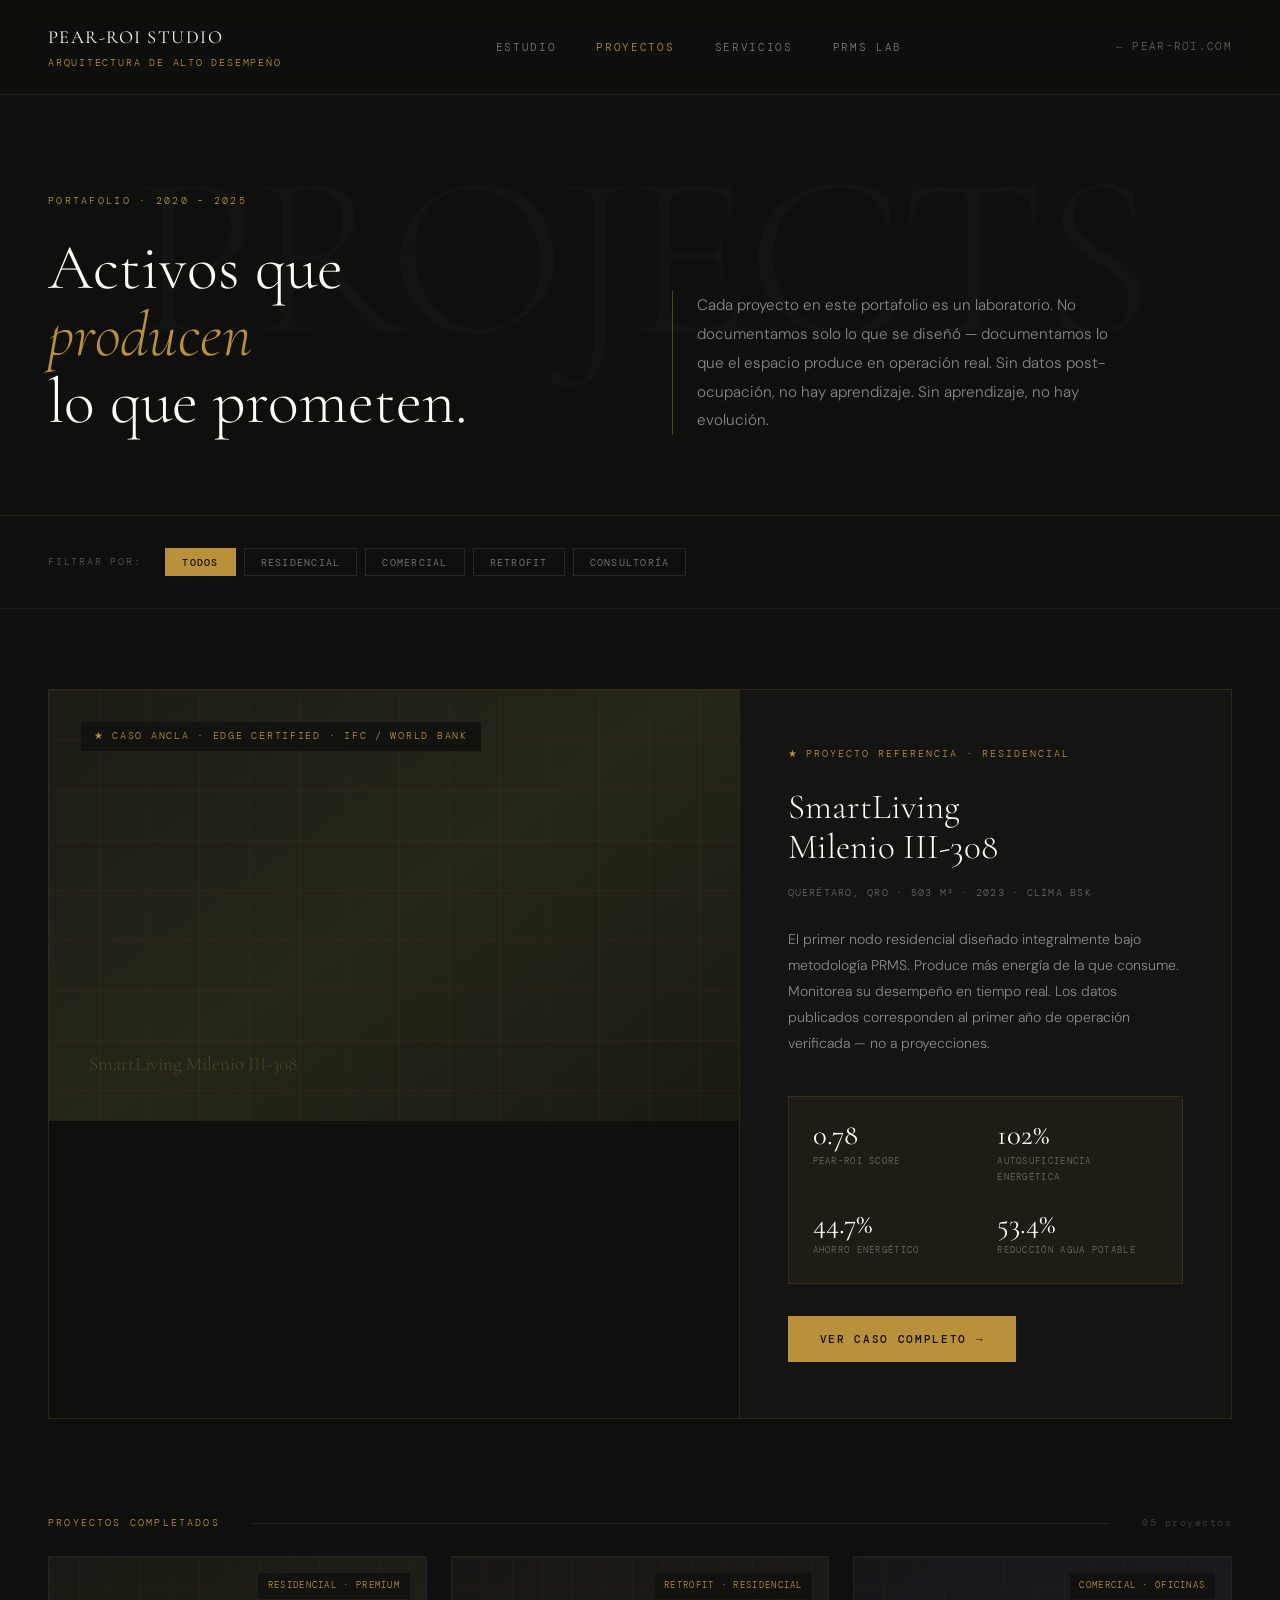
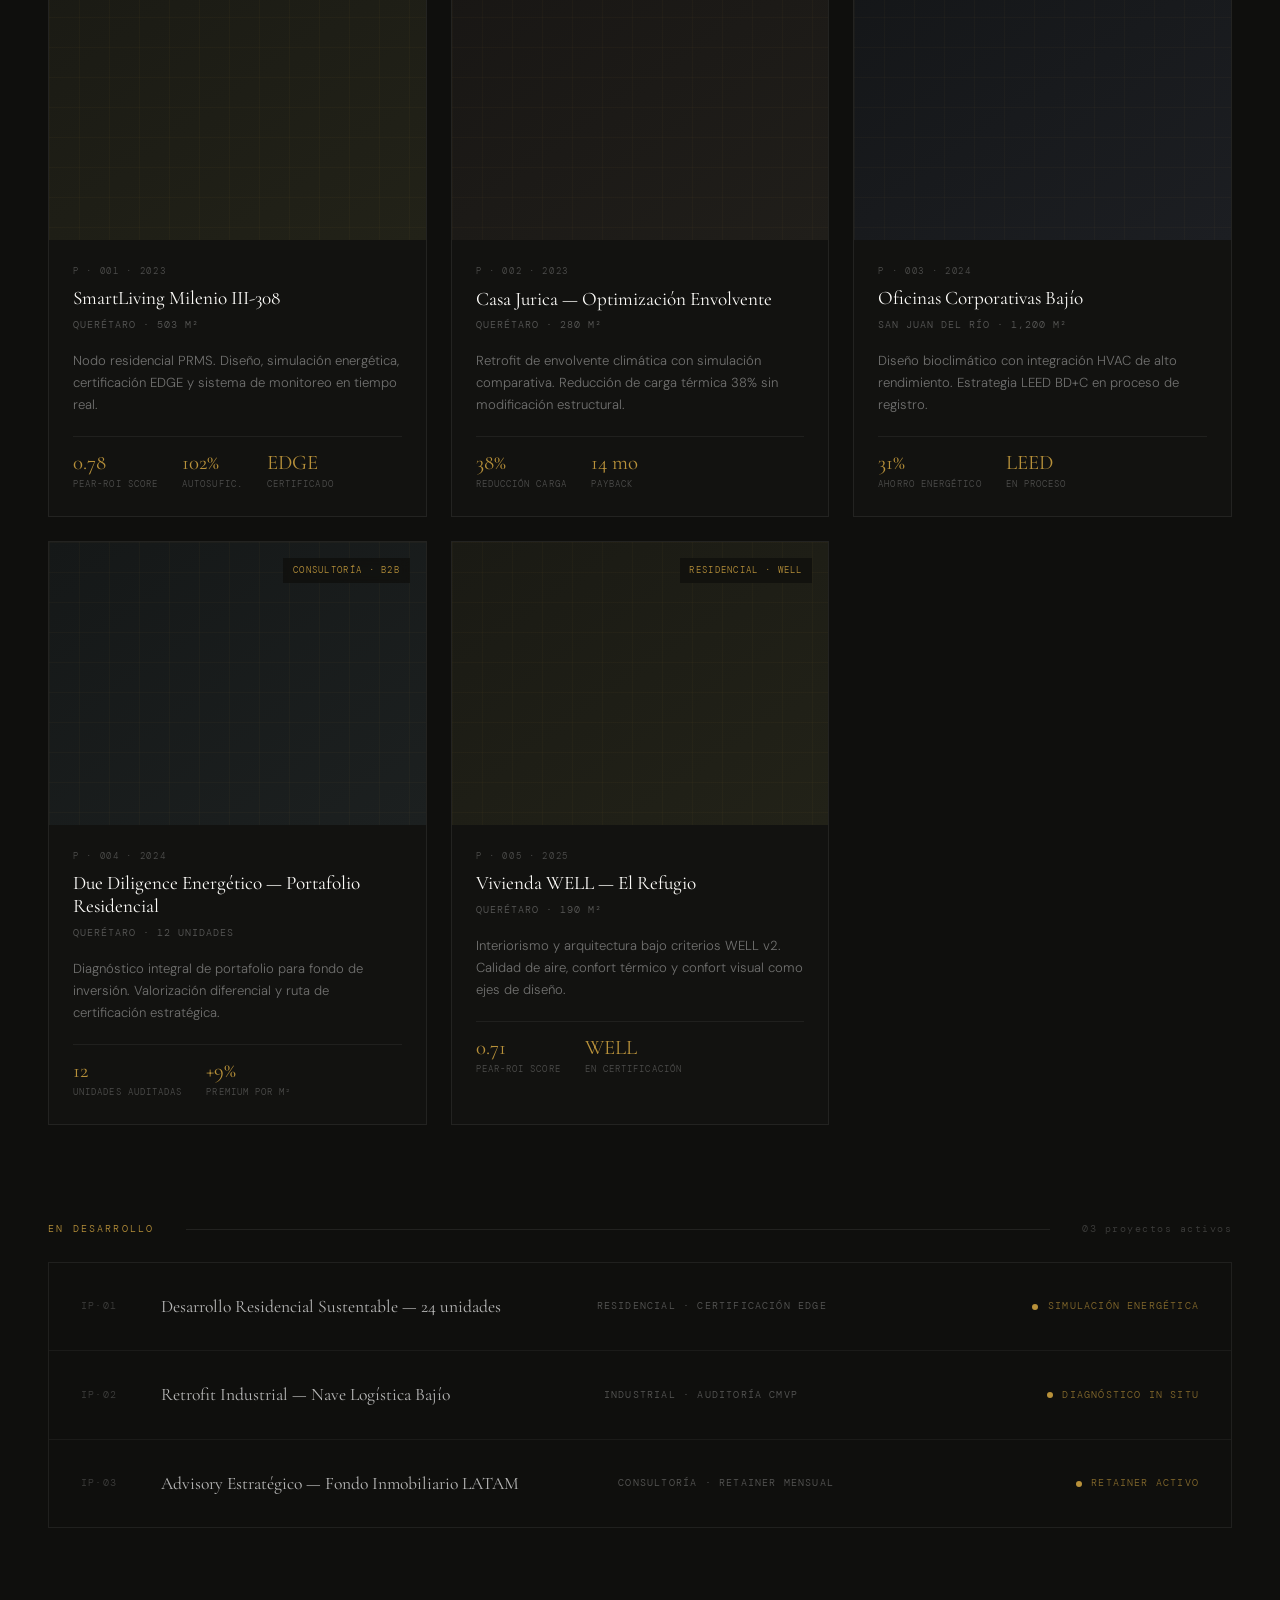
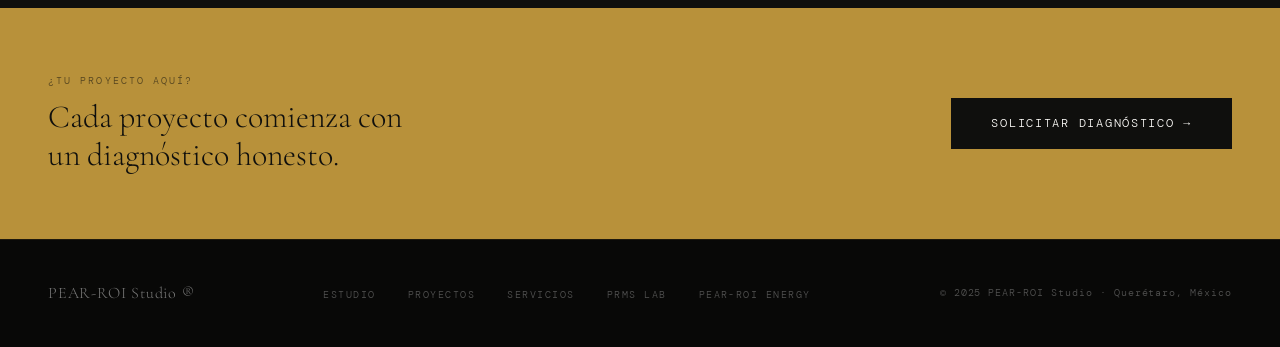
==== projects/index.html @ a75b67b2 "Add files via upload" ====
<!DOCTYPE html>
<html lang="es">
<head>
  <meta charset="UTF-8" />
  <meta name="viewport" content="width=device-width, initial-scale=1.0" />
  <title>Proyectos — PEAR-ROI Studio</title>
  <meta name="description" content="Portafolio de proyectos de arquitectura de alto desempeño. Activos diseñados para producir valor medible." />
  <link rel="preconnect" href="https://fonts.googleapis.com" />
  <link rel="preconnect" href="https://fonts.gstatic.com" crossorigin />
  <link href="https://fonts.googleapis.com/css2?family=Cormorant+Garamond:ital,wght@0,300;0,400;0,500;1,300;1,400&family=DM+Sans:wght@300;400;500&family=DM+Mono:wght@300;400&display=swap" rel="stylesheet" />
  <style>
    *, *::before, *::after { box-sizing: border-box; margin: 0; padding: 0; }

    :root {
      --ink:       #0f0f0d;
      --ink-soft:  #3a3a35;
      --ink-muted: #8a8a7e;
      --cream:     #f7f4ef;
      --cream-dark:#ede9e1;
      --gold:      #b8913a;
      --gold-pale: #e8d9b5;
      --white:     #fdfcf9;
      --rule:      rgba(15,15,13,0.12);
      --f-display: 'Cormorant Garamond', Georgia, serif;
      --f-body:    'DM Sans', sans-serif;
      --f-mono:    'DM Mono', monospace;
    }

    html { scroll-behavior: smooth; }

    body {
      background: var(--ink);
      color: var(--white);
      font-family: var(--f-body);
      font-size: 15px;
      font-weight: 300;
      line-height: 1.7;
      overflow-x: hidden;
    }

    /* ── NAV ── */
    nav {
      position: fixed; top: 0; left: 0; right: 0; z-index: 100;
      display: flex; align-items: center; justify-content: space-between;
      padding: 1.4rem 3rem;
      background: rgba(15,15,13,0.92);
      backdrop-filter: blur(12px);
      border-bottom: 1px solid rgba(184,145,58,0.15);
    }
    .nav-brand { display: flex; flex-direction: column; gap: 1px; text-decoration: none; }
    .nav-brand-main { font-family: var(--f-display); font-size: 1.15rem; font-weight: 400; letter-spacing: 0.08em; color: var(--white); text-transform: uppercase; }
    .nav-brand-sub { font-family: var(--f-mono); font-size: 0.62rem; letter-spacing: 0.18em; color: var(--gold); text-transform: uppercase; }
    .nav-links { display: flex; align-items: center; gap: 2.5rem; list-style: none; }
    .nav-links a { font-family: var(--f-mono); font-size: 0.7rem; letter-spacing: 0.15em; text-transform: uppercase; text-decoration: none; color: rgba(255,255,255,0.45); transition: color 0.2s; }
    .nav-links a:hover, .nav-links a.active { color: var(--gold); }
    .nav-back { font-family: var(--f-mono); font-size: 0.68rem; letter-spacing: 0.12em; text-transform: uppercase; text-decoration: none; color: rgba(255,255,255,0.35); border-bottom: 1px solid transparent; transition: color 0.2s, border-color 0.2s; padding-bottom: 1px; }
    .nav-back:hover { color: var(--gold); border-color: var(--gold); }

    /* ── PAGE HEADER ── */
    .page-header {
      padding: 12rem 3rem 5rem;
      background: var(--ink);
      border-bottom: 1px solid rgba(184,145,58,0.15);
      display: grid;
      grid-template-columns: 1fr 1fr;
      gap: 4rem;
      align-items: end;
      position: relative;
      overflow: hidden;
    }
    .page-header::before {
      content: 'PROJECTS';
      position: absolute;
      top: 50%; left: 50%;
      transform: translate(-50%, -50%);
      font-family: var(--f-display);
      font-size: clamp(8rem, 18vw, 20rem);
      font-weight: 300;
      color: rgba(255,255,255,0.02);
      white-space: nowrap;
      pointer-events: none;
      letter-spacing: -0.02em;
    }

    .header-left { position: relative; }
    .header-eyebrow { font-family: var(--f-mono); font-size: 0.65rem; letter-spacing: 0.22em; text-transform: uppercase; color: var(--gold); margin-bottom: 1.5rem; }
    .header-title { font-family: var(--f-display); font-size: clamp(3rem, 5vw, 5.5rem); font-weight: 300; line-height: 1.05; color: var(--white); }
    .header-title em { font-style: italic; color: var(--gold); }

    .header-right { position: relative; }
    .header-desc { font-size: 0.95rem; color: rgba(255,255,255,0.5); line-height: 1.9; max-width: 44ch; border-left: 1px solid rgba(184,145,58,0.4); padding-left: 1.5rem; }

    /* ── FILTER BAR ── */
    .filter-bar {
      background: var(--ink);
      padding: 2rem 3rem;
      display: flex;
      align-items: center;
      gap: 0.5rem;
      border-bottom: 1px solid rgba(255,255,255,0.06);
      position: sticky;
      top: 5rem;
      z-index: 50;
    }
    .filter-label { font-family: var(--f-mono); font-size: 0.62rem; letter-spacing: 0.18em; text-transform: uppercase; color: rgba(255,255,255,0.3); margin-right: 1rem; }
    .filter-btn {
      font-family: var(--f-mono);
      font-size: 0.65rem;
      letter-spacing: 0.12em;
      text-transform: uppercase;
      padding: 0.4rem 1rem;
      background: transparent;
      color: rgba(255,255,255,0.4);
      border: 1px solid rgba(255,255,255,0.1);
      cursor: pointer;
      transition: all 0.2s;
    }
    .filter-btn:hover { color: var(--white); border-color: rgba(255,255,255,0.3); }
    .filter-btn.active { background: var(--gold); color: var(--ink); border-color: var(--gold); font-weight: 500; }

    /* ── FEATURED PROJECT ── */
    .featured {
      padding: 5rem 3rem 3rem;
      background: var(--ink);
    }
    .featured-inner {
      display: grid;
      grid-template-columns: 7fr 5fr;
      gap: 0;
      border: 1px solid rgba(184,145,58,0.2);
      overflow: hidden;
      position: relative;
    }

    .featured-img {
      aspect-ratio: 16/10;
      background: linear-gradient(145deg, #1c1c15 0%, #252519 50%, #1a1a12 100%);
      position: relative;
      overflow: hidden;
    }
    .featured-img::before {
      content: '';
      position: absolute; inset: 0;
      background-image:
        linear-gradient(rgba(184,145,58,0.05) 1px, transparent 1px),
        linear-gradient(90deg, rgba(184,145,58,0.05) 1px, transparent 1px);
      background-size: 50px 50px;
    }
    .featured-img-label {
      position: absolute; top: 2rem; left: 2rem;
      font-family: var(--f-mono); font-size: 0.6rem; letter-spacing: 0.18em;
      text-transform: uppercase; color: var(--gold);
      background: rgba(15,15,13,0.8); padding: 0.4rem 0.8rem;
      backdrop-filter: blur(4px);
    }
    .featured-img-placeholder {
      position: absolute; bottom: 2.5rem; left: 2.5rem;
      font-family: var(--f-display); font-size: 1.2rem;
      color: rgba(184,145,58,0.3); font-weight: 300;
    }

    .featured-content {
      padding: 3.5rem 3rem;
      background: rgba(255,255,255,0.02);
      border-left: 1px solid rgba(184,145,58,0.15);
      display: flex; flex-direction: column; justify-content: space-between;
    }
    .featured-tag { font-family: var(--f-mono); font-size: 0.62rem; letter-spacing: 0.2em; text-transform: uppercase; color: var(--gold); margin-bottom: 1.5rem; }
    .featured-title { font-family: var(--f-display); font-size: 2.2rem; font-weight: 300; line-height: 1.15; color: var(--white); margin-bottom: 1rem; }
    .featured-meta { font-family: var(--f-mono); font-size: 0.65rem; letter-spacing: 0.12em; color: rgba(255,255,255,0.35); text-transform: uppercase; margin-bottom: 1.5rem; }
    .featured-desc { font-size: 0.88rem; color: rgba(255,255,255,0.5); line-height: 1.85; margin-bottom: 2.5rem; }

    .featured-stats {
      display: grid; grid-template-columns: 1fr 1fr; gap: 1.5rem;
      padding: 1.5rem; background: rgba(184,145,58,0.06);
      border: 1px solid rgba(184,145,58,0.15);
      margin-bottom: 2rem;
    }
    .fstat { display: flex; flex-direction: column; gap: 0.3rem; }
    .fstat-val { font-family: var(--f-display); font-size: 1.8rem; font-weight: 400; color: var(--white); line-height: 1; }
    .fstat-lbl { font-family: var(--f-mono); font-size: 0.58rem; letter-spacing: 0.14em; text-transform: uppercase; color: rgba(255,255,255,0.35); }

    .btn-see {
      display: inline-block; padding: 0.85rem 2rem;
      background: var(--gold); color: var(--ink);
      font-family: var(--f-mono); font-size: 0.7rem;
      letter-spacing: 0.15em; text-transform: uppercase;
      text-decoration: none; font-weight: 500;
      transition: opacity 0.2s; align-self: flex-start;
    }
    .btn-see:hover { opacity: 0.85; }

    /* ── SECTION TITLE ── */
    .section-rule {
      padding: 3rem 3rem 1.5rem;
      background: var(--ink);
      display: flex; align-items: center; gap: 2rem;
    }
    .section-rule-label { font-family: var(--f-mono); font-size: 0.62rem; letter-spacing: 0.22em; text-transform: uppercase; color: var(--gold); white-space: nowrap; }
    .section-rule-line { flex: 1; height: 1px; background: rgba(255,255,255,0.08); }
    .section-rule-count { font-family: var(--f-mono); font-size: 0.62rem; letter-spacing: 0.15em; color: rgba(255,255,255,0.2); }

    /* ── PROJECT GRID ── */
    .projects-grid {
      padding: 0 3rem 3rem;
      background: var(--ink);
      display: grid;
      grid-template-columns: repeat(3, 1fr);
      gap: 1.5rem;
    }

    .project-card {
      border: 1px solid rgba(255,255,255,0.07);
      overflow: hidden;
      cursor: pointer;
      transition: border-color 0.3s;
      text-decoration: none;
      display: block;
      background: rgba(255,255,255,0.01);
    }
    .project-card:hover { border-color: rgba(184,145,58,0.4); }
    .project-card:hover .project-img-inner { transform: scale(1.03); }

    .project-img {
      aspect-ratio: 4/3;
      overflow: hidden;
      position: relative;
    }
    .project-img-inner {
      width: 100%; height: 100%;
      transition: transform 0.5s ease;
    }
    .project-img-bg {
      width: 100%; height: 100%;
      display: flex; align-items: center; justify-content: center;
      position: relative;
    }
    .project-img-bg::before {
      content: '';
      position: absolute; inset: 0;
      background-image:
        linear-gradient(rgba(184,145,58,0.04) 1px, transparent 1px),
        linear-gradient(90deg, rgba(184,145,58,0.04) 1px, transparent 1px);
      background-size: 30px 30px;
    }

    /* Different tones per project type */
    .bg-residential { background: linear-gradient(145deg, #1a1a14, #222218); }
    .bg-commercial  { background: linear-gradient(145deg, #141618, #1c1e22); }
    .bg-retrofit    { background: linear-gradient(145deg, #181614, #201e1a); }
    .bg-consulting  { background: linear-gradient(145deg, #151818, #1c2020); }

    .project-type-tag {
      position: absolute; top: 1rem; right: 1rem;
      font-family: var(--f-mono); font-size: 0.58rem; letter-spacing: 0.14em;
      text-transform: uppercase; padding: 0.3rem 0.6rem;
      background: rgba(15,15,13,0.75); color: var(--gold);
      backdrop-filter: blur(4px);
    }

    .project-info { padding: 1.5rem; }
    .project-number { font-family: var(--f-mono); font-size: 0.58rem; letter-spacing: 0.18em; color: rgba(255,255,255,0.25); margin-bottom: 0.5rem; text-transform: uppercase; }
    .project-name { font-family: var(--f-display); font-size: 1.2rem; font-weight: 400; color: var(--white); margin-bottom: 0.4rem; line-height: 1.2; }
    .project-location { font-family: var(--f-mono); font-size: 0.62rem; letter-spacing: 0.1em; color: rgba(255,255,255,0.3); text-transform: uppercase; margin-bottom: 1rem; }
    .project-brief { font-size: 0.82rem; color: rgba(255,255,255,0.4); line-height: 1.7; margin-bottom: 1.2rem; }

    .project-scores {
      display: flex; gap: 1.5rem;
      padding-top: 1rem;
      border-top: 1px solid rgba(255,255,255,0.06);
    }
    .pscore { display: flex; flex-direction: column; gap: 0.2rem; }
    .pscore-val { font-family: var(--f-display); font-size: 1.3rem; font-weight: 400; color: var(--gold); line-height: 1; }
    .pscore-lbl { font-family: var(--f-mono); font-size: 0.56rem; letter-spacing: 0.12em; text-transform: uppercase; color: rgba(255,255,255,0.25); }

    /* ── IN PROGRESS ── */
    .in-progress {
      padding: 0 3rem 5rem;
      background: var(--ink);
    }
    .progress-list { display: flex; flex-direction: column; gap: 0; border: 1px solid rgba(255,255,255,0.07); }
    .progress-item {
      display: grid;
      grid-template-columns: 3rem 1fr 1fr auto;
      gap: 2rem;
      align-items: center;
      padding: 1.8rem 2rem;
      border-bottom: 1px solid rgba(255,255,255,0.05);
      transition: background 0.2s;
    }
    .progress-item:last-child { border-bottom: none; }
    .progress-item:hover { background: rgba(255,255,255,0.02); }
    .progress-num { font-family: var(--f-mono); font-size: 0.62rem; letter-spacing: 0.12em; color: rgba(255,255,255,0.2); }
    .progress-name { font-family: var(--f-display); font-size: 1.1rem; font-weight: 400; color: rgba(255,255,255,0.7); }
    .progress-type { font-family: var(--f-mono); font-size: 0.62rem; letter-spacing: 0.12em; text-transform: uppercase; color: rgba(255,255,255,0.3); }
    .progress-status { display: flex; align-items: center; gap: 0.6rem; }
    .status-dot { width: 6px; height: 6px; border-radius: 50%; background: var(--gold); animation: pulse 2s infinite; }
    @keyframes pulse { 0%, 100% { opacity: 1; } 50% { opacity: 0.3; } }
    .status-label { font-family: var(--f-mono); font-size: 0.62rem; letter-spacing: 0.12em; text-transform: uppercase; color: rgba(184,145,58,0.7); }

    /* ── CTA STRIP ── */
    .cta-strip {
      background: var(--gold);
      padding: 4rem 3rem;
      display: flex;
      align-items: center;
      justify-content: space-between;
      gap: 3rem;
    }
    .cta-strip-text { display: flex; flex-direction: column; gap: 0.5rem; }
    .cta-strip-label { font-family: var(--f-mono); font-size: 0.65rem; letter-spacing: 0.2em; text-transform: uppercase; color: rgba(15,15,13,0.6); }
    .cta-strip-title { font-family: var(--f-display); font-size: 2rem; font-weight: 300; color: var(--ink); line-height: 1.2; }
    .btn-dark { display: inline-block; padding: 1rem 2.5rem; background: var(--ink); color: var(--white); font-family: var(--f-mono); font-size: 0.72rem; letter-spacing: 0.15em; text-transform: uppercase; text-decoration: none; white-space: nowrap; transition: opacity 0.2s; }
    .btn-dark:hover { opacity: 0.8; }

    /* ── FOOTER ── */
    footer { background: #080807; color: rgba(255,255,255,0.3); padding: 2.5rem 3rem; display: flex; align-items: center; justify-content: space-between; border-top: 1px solid rgba(184,145,58,0.12); }
    footer a { color: rgba(255,255,255,0.3); text-decoration: none; transition: color 0.2s; }
    footer a:hover { color: var(--gold); }
    .footer-brand { font-family: var(--f-display); font-size: 1rem; font-weight: 300; letter-spacing: 0.05em; color: rgba(255,255,255,0.45); }
    .footer-links { display: flex; gap: 2rem; list-style: none; }
    .footer-links a { font-family: var(--f-mono); font-size: 0.62rem; letter-spacing: 0.15em; text-transform: uppercase; }
    .footer-copy { font-family: var(--f-mono); font-size: 0.6rem; letter-spacing: 0.1em; }

    /* ── REVEAL ── */
    .reveal { opacity: 0; transform: translateY(24px); transition: opacity 0.65s ease, transform 0.65s ease; }
    .reveal.visible { opacity: 1; transform: none; }

    @media (max-width: 900px) {
      nav { padding: 1.2rem 1.5rem; }
      .nav-links { display: none; }
      .page-header { grid-template-columns: 1fr; gap: 2rem; padding: 9rem 1.5rem 3rem; }
      .filter-bar { padding: 1.2rem 1.5rem; flex-wrap: wrap; top: 4.5rem; }
      .featured { padding: 2.5rem 1.5rem 2rem; }
      .featured-inner { grid-template-columns: 1fr; }
      .featured-content { border-left: none; border-top: 1px solid rgba(184,145,58,0.15); }
      .section-rule { padding: 2rem 1.5rem 1rem; }
      .projects-grid { padding: 0 1.5rem 2rem; grid-template-columns: 1fr; }
      .in-progress { padding: 0 1.5rem 3rem; }
      .progress-item { grid-template-columns: 1fr; gap: 0.5rem; }
      .cta-strip { flex-direction: column; padding: 3rem 1.5rem; }
      footer { flex-direction: column; gap: 1.5rem; text-align: center; }
      .footer-links { flex-wrap: wrap; justify-content: center; }
    }
  </style>
</head>
<body>

  <!-- NAV -->
  <nav>
    <a href="/studio/" class="nav-brand">
      <span class="nav-brand-main">PEAR-ROI Studio</span>
      <span class="nav-brand-sub">Arquitectura de Alto Desempeño</span>
    </a>
    <ul class="nav-links">
      <li><a href="/studio/">Estudio</a></li>
      <li><a href="/projects/" class="active">Proyectos</a></li>
      <li><a href="/services/">Servicios</a></li>
      <li><a href="https://prms.systems" target="_blank">PRMS Lab</a></li>
    </ul>
    <a href="/" class="nav-back">← pear-roi.com</a>
  </nav>

  <!-- PAGE HEADER -->
  <header class="page-header">
    <div class="header-left">
      <p class="header-eyebrow">Portafolio · 2020 – 2025</p>
      <h1 class="header-title">Activos que<br /><em>producen</em><br />lo que prometen.</h1>
    </div>
    <div class="header-right">
      <p class="header-desc">
        Cada proyecto en este portafolio es un laboratorio. No documentamos solo
        lo que se diseñó — documentamos lo que el espacio produce en operación real.
        Sin datos post-ocupación, no hay aprendizaje. Sin aprendizaje, no hay evolución.
      </p>
    </div>
  </header>

  <!-- FILTER BAR -->
  <div class="filter-bar">
    <span class="filter-label">Filtrar por:</span>
    <button class="filter-btn active" onclick="filterProjects('all', this)">Todos</button>
    <button class="filter-btn" onclick="filterProjects('residencial', this)">Residencial</button>
    <button class="filter-btn" onclick="filterProjects('comercial', this)">Comercial</button>
    <button class="filter-btn" onclick="filterProjects('retrofit', this)">Retrofit</button>
    <button class="filter-btn" onclick="filterProjects('consultoria', this)">Consultoría</button>
  </div>

  <!-- FEATURED PROJECT -->
  <section class="featured">
    <div class="featured-inner reveal">
      <div class="featured-img">
        <span class="featured-img-label">★ Caso Ancla · EDGE Certified · IFC / World Bank</span>
        <div class="featured-img-placeholder">SmartLiving Milenio III-308</div>
        <!-- Replace with: <img src="images/smartliving-01.jpg" alt="SmartLiving Milenio III-308" style="width:100%;height:100%;object-fit:cover;opacity:0.75"> -->
      </div>
      <div class="featured-content">
        <div>
          <p class="featured-tag">★ Proyecto Referencia · Residencial</p>
          <h2 class="featured-title">SmartLiving<br />Milenio III-308</h2>
          <p class="featured-meta">Querétaro, Qro · 503 m² · 2023 · Clima BSk</p>
          <p class="featured-desc">
            El primer nodo residencial diseñado integralmente bajo metodología PRMS.
            Produce más energía de la que consume. Monitorea su desempeño en tiempo real.
            Los datos publicados corresponden al primer año de operación verificada — no a proyecciones.
          </p>
          <div class="featured-stats">
            <div class="fstat">
              <span class="fstat-val">0.78</span>
              <span class="fstat-lbl">PEAR-ROI Score</span>
            </div>
            <div class="fstat">
              <span class="fstat-val">102%</span>
              <span class="fstat-lbl">Autosuficiencia energética</span>
            </div>
            <div class="fstat">
              <span class="fstat-val">44.7%</span>
              <span class="fstat-lbl">Ahorro energético</span>
            </div>
            <div class="fstat">
              <span class="fstat-val">53.4%</span>
              <span class="fstat-lbl">Reducción agua potable</span>
            </div>
          </div>
        </div>
        <a href="/projects/smartliving/" class="btn-see">Ver caso completo →</a>
      </div>
    </div>
  </section>

  <!-- COMPLETED PROJECTS -->
  <div class="section-rule">
    <span class="section-rule-label">Proyectos completados</span>
    <div class="section-rule-line"></div>
    <span class="section-rule-count">05 proyectos</span>
  </div>

  <section class="projects-grid">

    <a href="/projects/smartliving/" class="project-card reveal" data-type="residencial">
      <div class="project-img">
        <div class="project-img-inner">
          <div class="project-img-bg bg-residential">
            <!-- Replace with actual photo -->
          </div>
        </div>
        <span class="project-type-tag">Residencial · Premium</span>
      </div>
      <div class="project-info">
        <p class="project-number">P · 001 · 2023</p>
        <h3 class="project-name">SmartLiving Milenio III-308</h3>
        <p class="project-location">Querétaro · 503 m²</p>
        <p class="project-brief">Nodo residencial PRMS. Diseño, simulación energética, certificación EDGE y sistema de monitoreo en tiempo real.</p>
        <div class="project-scores">
          <div class="pscore"><span class="pscore-val">0.78</span><span class="pscore-lbl">PEAR-ROI Score</span></div>
          <div class="pscore"><span class="pscore-val">102%</span><span class="pscore-lbl">Autosufic.</span></div>
          <div class="pscore"><span class="pscore-val">EDGE</span><span class="pscore-lbl">Certificado</span></div>
        </div>
      </div>
    </a>

    <a href="#" class="project-card reveal" data-type="retrofit">
      <div class="project-img">
        <div class="project-img-inner">
          <div class="project-img-bg bg-retrofit"></div>
        </div>
        <span class="project-type-tag">Retrofit · Residencial</span>
      </div>
      <div class="project-info">
        <p class="project-number">P · 002 · 2023</p>
        <h3 class="project-name">Casa Jurica — Optimización Envolvente</h3>
        <p class="project-location">Querétaro · 280 m²</p>
        <p class="project-brief">Retrofit de envolvente climática con simulación comparativa. Reducción de carga térmica 38% sin modificación estructural.</p>
        <div class="project-scores">
          <div class="pscore"><span class="pscore-val">38%</span><span class="pscore-lbl">Reducción carga</span></div>
          <div class="pscore"><span class="pscore-val">14 mo</span><span class="pscore-lbl">Payback</span></div>
        </div>
      </div>
    </a>

    <a href="#" class="project-card reveal" data-type="comercial">
      <div class="project-img">
        <div class="project-img-inner">
          <div class="project-img-bg bg-commercial"></div>
        </div>
        <span class="project-type-tag">Comercial · Oficinas</span>
      </div>
      <div class="project-info">
        <p class="project-number">P · 003 · 2024</p>
        <h3 class="project-name">Oficinas Corporativas Bajío</h3>
        <p class="project-location">San Juan del Río · 1,200 m²</p>
        <p class="project-brief">Diseño bioclimático con integración HVAC de alto rendimiento. Estrategia LEED BD+C en proceso de registro.</p>
        <div class="project-scores">
          <div class="pscore"><span class="pscore-val">31%</span><span class="pscore-lbl">Ahorro energético</span></div>
          <div class="pscore"><span class="pscore-val">LEED</span><span class="pscore-lbl">En proceso</span></div>
        </div>
      </div>
    </a>

    <a href="#" class="project-card reveal" data-type="consultoria">
      <div class="project-img">
        <div class="project-img-inner">
          <div class="project-img-bg bg-consulting"></div>
        </div>
        <span class="project-type-tag">Consultoría · B2B</span>
      </div>
      <div class="project-info">
        <p class="project-number">P · 004 · 2024</p>
        <h3 class="project-name">Due Diligence Energético — Portafolio Residencial</h3>
        <p class="project-location">Querétaro · 12 unidades</p>
        <p class="project-brief">Diagnóstico integral de portafolio para fondo de inversión. Valorización diferencial y ruta de certificación estratégica.</p>
        <div class="project-scores">
          <div class="pscore"><span class="pscore-val">12</span><span class="pscore-lbl">Unidades auditadas</span></div>
          <div class="pscore"><span class="pscore-val">+9%</span><span class="pscore-lbl">Premium por m²</span></div>
        </div>
      </div>
    </a>

    <a href="#" class="project-card reveal" data-type="residencial">
      <div class="project-img">
        <div class="project-img-inner">
          <div class="project-img-bg bg-residential"></div>
        </div>
        <span class="project-type-tag">Residencial · WELL</span>
      </div>
      <div class="project-info">
        <p class="project-number">P · 005 · 2025</p>
        <h3 class="project-name">Vivienda WELL — El Refugio</h3>
        <p class="project-location">Querétaro · 190 m²</p>
        <p class="project-brief">Interiorismo y arquitectura bajo criterios WELL v2. Calidad de aire, confort térmico y confort visual como ejes de diseño.</p>
        <div class="project-scores">
          <div class="pscore"><span class="pscore-val">0.71</span><span class="pscore-lbl">PEAR-ROI Score</span></div>
          <div class="pscore"><span class="pscore-val">WELL</span><span class="pscore-lbl">En certificación</span></div>
        </div>
      </div>
    </a>

  </section>

  <!-- IN PROGRESS -->
  <div class="section-rule">
    <span class="section-rule-label">En desarrollo</span>
    <div class="section-rule-line"></div>
    <span class="section-rule-count">03 proyectos activos</span>
  </div>

  <section class="in-progress">
    <div class="progress-list reveal">
      <div class="progress-item">
        <span class="progress-num">IP·01</span>
        <span class="progress-name">Desarrollo Residencial Sustentable — 24 unidades</span>
        <span class="progress-type">Residencial · Certificación EDGE</span>
        <div class="progress-status"><span class="status-dot"></span><span class="status-label">Simulación energética</span></div>
      </div>
      <div class="progress-item">
        <span class="progress-num">IP·02</span>
        <span class="progress-name">Retrofit Industrial — Nave Logística Bajío</span>
        <span class="progress-type">Industrial · Auditoría CMVP</span>
        <div class="progress-status"><span class="status-dot"></span><span class="status-label">Diagnóstico in situ</span></div>
      </div>
      <div class="progress-item">
        <span class="progress-num">IP·03</span>
        <span class="progress-name">Advisory Estratégico — Fondo Inmobiliario LATAM</span>
        <span class="progress-type">Consultoría · Retainer mensual</span>
        <div class="progress-status"><span class="status-dot"></span><span class="status-label">Retainer activo</span></div>
      </div>
    </div>
  </section>

  <!-- CTA STRIP -->
  <div class="cta-strip reveal">
    <div class="cta-strip-text">
      <span class="cta-strip-label">¿Tu proyecto aquí?</span>
      <h3 class="cta-strip-title">Cada proyecto comienza con<br />un diagnóstico honesto.</h3>
    </div>
    <a href="/services/#diagnostico" class="btn-dark">Solicitar diagnóstico →</a>
  </div>

  <!-- FOOTER -->
  <footer>
    <span class="footer-brand">PEAR-ROI Studio ®</span>
    <ul class="footer-links">
      <li><a href="/studio/">Estudio</a></li>
      <li><a href="/projects/">Proyectos</a></li>
      <li><a href="/services/">Servicios</a></li>
      <li><a href="https://prms.systems" target="_blank">PRMS Lab</a></li>
      <li><a href="/">PEAR-ROI Energy</a></li>
    </ul>
    <span class="footer-copy">© 2025 PEAR-ROI Studio · Querétaro, México</span>
  </footer>

  <script>
    // Filter
    function filterProjects(type, btn) {
      document.querySelectorAll('.filter-btn').forEach(b => b.classList.remove('active'));
      btn.classList.add('active');
      document.querySelectorAll('.project-card').forEach(card => {
        const show = type === 'all' || card.dataset.type === type;
        card.style.display = show ? 'block' : 'none';
      });
    }

    // Reveal
    const reveals = document.querySelectorAll('.reveal');
    const io = new IntersectionObserver((entries) => {
      entries.forEach((e, i) => {
        if (e.isIntersecting) {
          setTimeout(() => e.target.classList.add('visible'), i * 90);
          io.unobserve(e.target);
        }
      });
    }, { threshold: 0.08 });
    reveals.forEach(el => io.observe(el));
  </script>
</body>
</html>
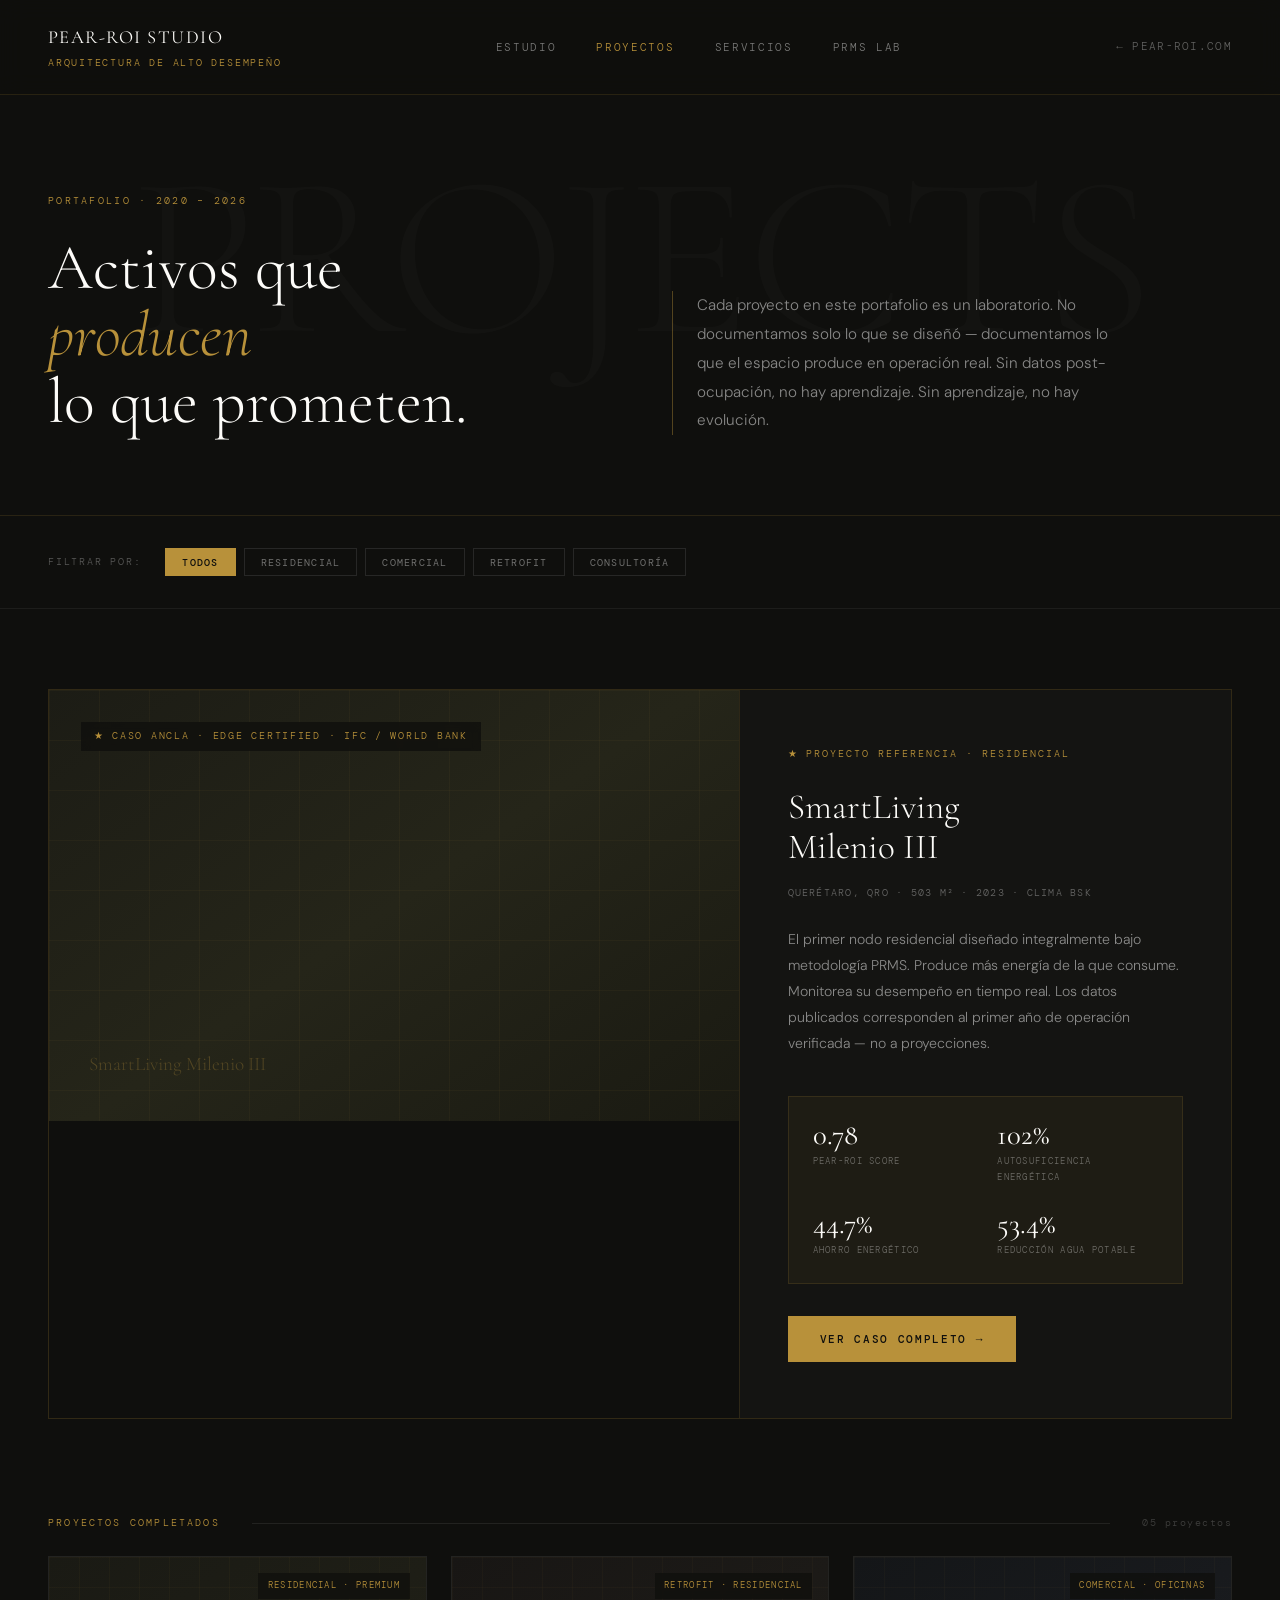
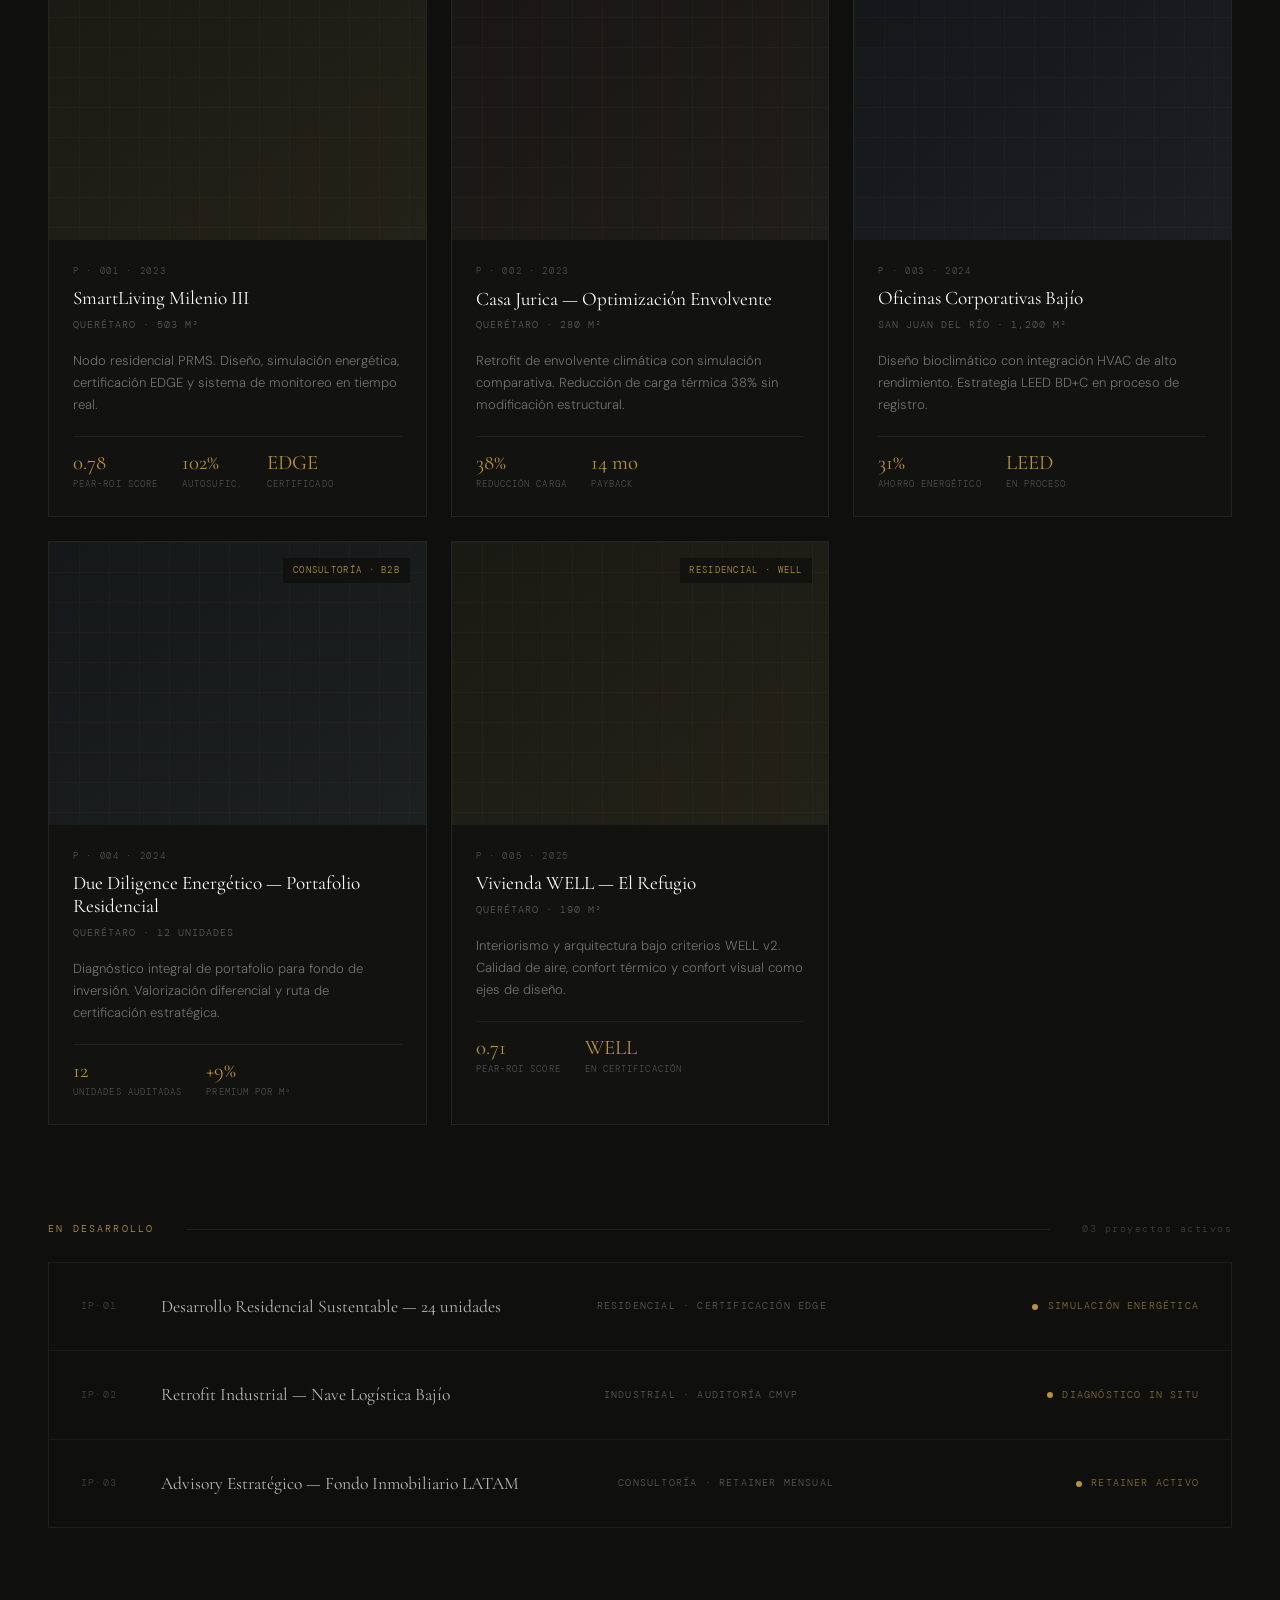
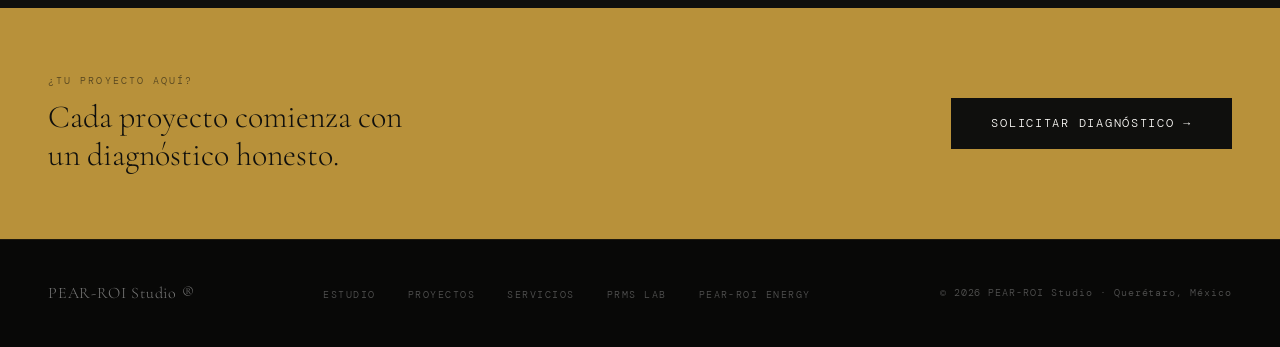
==== commit 598596f6: "Update index.html" ====
--- a/projects/index.html
+++ b/projects/index.html
@@ -364,7 +364,7 @@
   <!-- PAGE HEADER -->
   <header class="page-header">
     <div class="header-left">
-      <p class="header-eyebrow">Portafolio · 2020 – 2025</p>
+      <p class="header-eyebrow">Portafolio · 2020 – 2026</p>
       <h1 class="header-title">Activos que<br /><em>producen</em><br />lo que prometen.</h1>
     </div>
     <div class="header-right">
@@ -386,18 +386,18 @@
     <button class="filter-btn" onclick="filterProjects('consultoria', this)">Consultoría</button>
   </div>
 
-  <!-- FEATURED PROJECT -->
+  <!-- FEATURED PROJECT imagen de milenio III 1 -->
   <section class="featured">
     <div class="featured-inner reveal">
       <div class="featured-img">
         <span class="featured-img-label">★ Caso Ancla · EDGE Certified · IFC / World Bank</span>
-        <div class="featured-img-placeholder">SmartLiving Milenio III-308</div>
-        <!-- Replace with: <img src="images/smartliving-01.jpg" alt="SmartLiving Milenio III-308" style="width:100%;height:100%;object-fit:cover;opacity:0.75"> -->
+        <div class="featured-img-placeholder">SmartLiving Milenio III</div>
+        <!-- Replace with: <img src="/milenio1.jpg" alt="SmartLiving Milenio III" style="width:100%;height:100%;object-fit:cover;opacity:0.75"> -->
       </div>
       <div class="featured-content">
         <div>
           <p class="featured-tag">★ Proyecto Referencia · Residencial</p>
-          <h2 class="featured-title">SmartLiving<br />Milenio III-308</h2>
+          <h2 class="featured-title">SmartLiving<br />Milenio III</h2>
           <p class="featured-meta">Querétaro, Qro · 503 m² · 2023 · Clima BSk</p>
           <p class="featured-desc">
             El primer nodo residencial diseñado integralmente bajo metodología PRMS.
@@ -448,7 +448,7 @@
       </div>
       <div class="project-info">
         <p class="project-number">P · 001 · 2023</p>
-        <h3 class="project-name">SmartLiving Milenio III-308</h3>
+        <h3 class="project-name">SmartLiving Milenio III</h3>
         <p class="project-location">Querétaro · 503 m²</p>
         <p class="project-brief">Nodo residencial PRMS. Diseño, simulación energética, certificación EDGE y sistema de monitoreo en tiempo real.</p>
         <div class="project-scores">
@@ -586,7 +586,7 @@
       <li><a href="https://prms.systems" target="_blank">PRMS Lab</a></li>
       <li><a href="/">PEAR-ROI Energy</a></li>
     </ul>
-    <span class="footer-copy">© 2025 PEAR-ROI Studio · Querétaro, México</span>
+    <span class="footer-copy">© 2026 PEAR-ROI Studio · Querétaro, México</span>
   </footer>
 
   <script>
